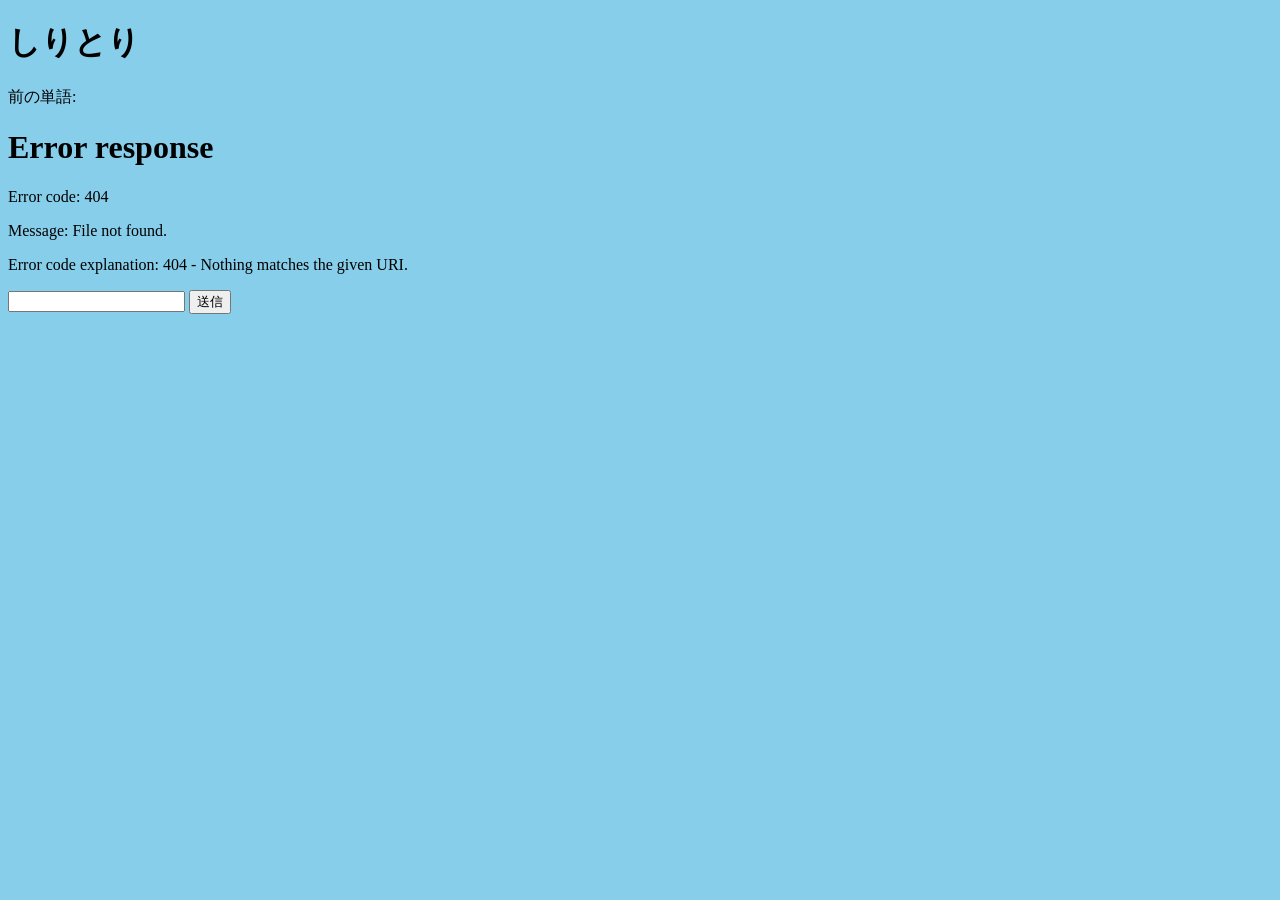
==== src/public/index.html @ 090fce9d "Initial" ====
<!DOCTYPE html>
<html lang="ja">

<head>
  <!-- headタグの中にはメタデータ等を記載する -->
  <meta charset="UTF-8">
  <meta name="viewport" content="width=device-width, initial-scale=1.0">
  <title>Document</title>
  <link rel="stylesheet" href="styles.css">
</head>

<body>
  <!-- bodyタグの中には実際に表示するものなどを書く -->
  <h1>しりとり</h1>
  <!-- 現在の単語を表示する場所 -->
  <p id="previousWord"></p>
  <!-- 次の文字を入力するフォーム -->
  <input id="nextWordInput" type="text" />
  <button id="nextWordSendButton">送信</button>

  <!-- JavaScriptを実行 -->
  <script type="module" src="main.js">
   
  </script>
</body>

</html>
---- src/public/styles.css ----
body {
    background: skyblue;
}
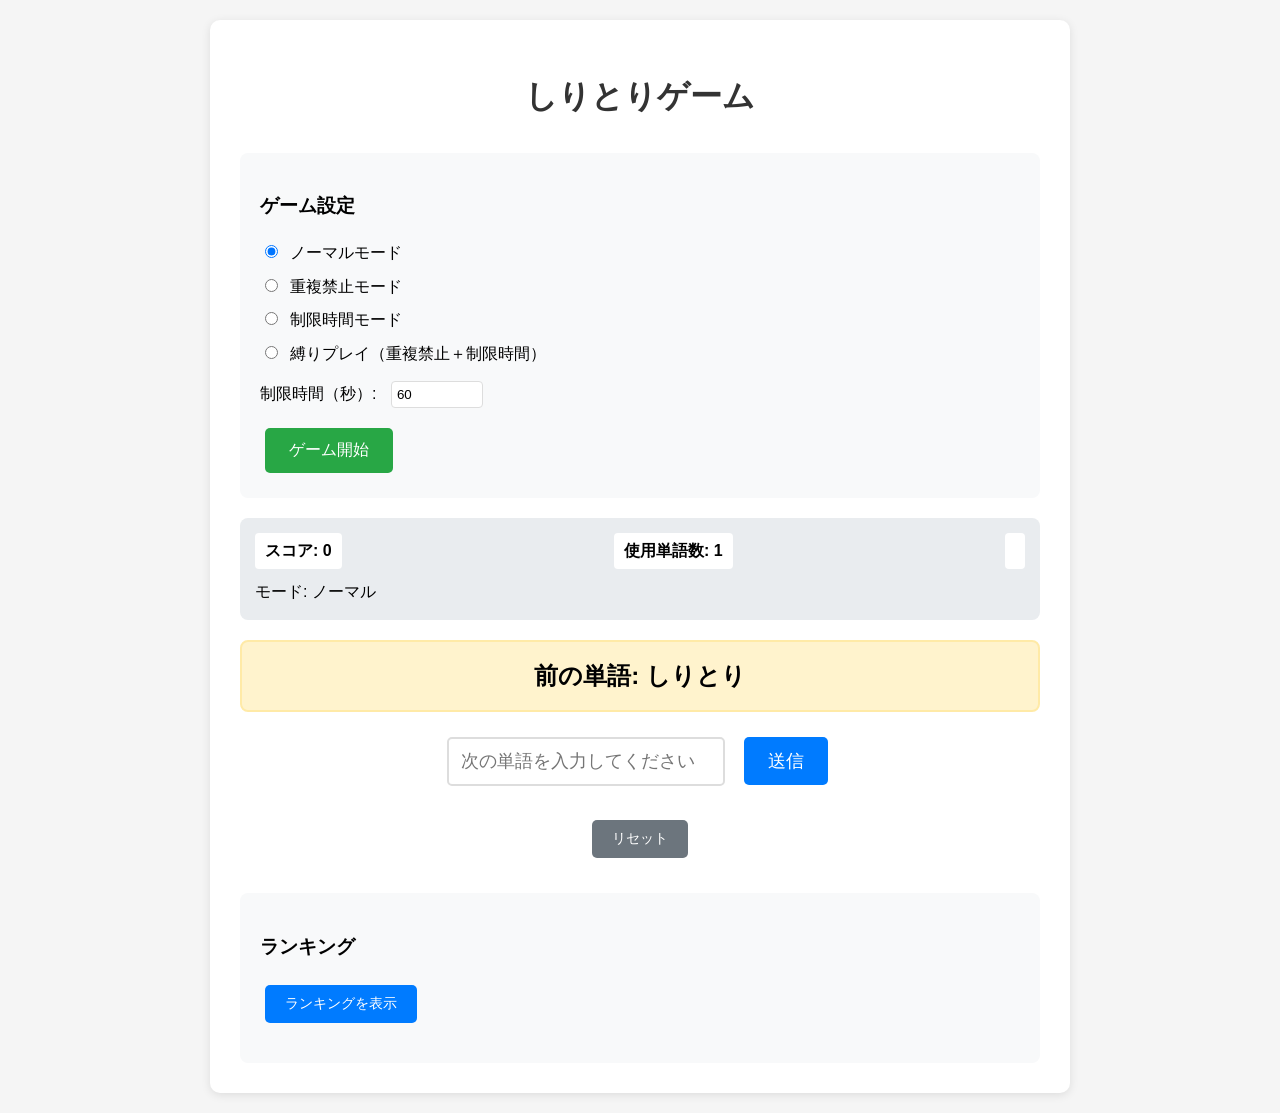
==== commit a28e8036: "とりあえず動くやつ" ====
--- a/src/public/index.html
+++ b/src/public/index.html
@@ -5,23 +5,85 @@
   <!-- headタグの中にはメタデータ等を記載する -->
   <meta charset="UTF-8">
   <meta name="viewport" content="width=device-width, initial-scale=1.0">
-  <title>Document</title>
+  <title>しりとりゲーム</title>
   <link rel="stylesheet" href="styles.css">
 </head>
 
 <body>
   <!-- bodyタグの中には実際に表示するものなどを書く -->
-  <h1>しりとり</h1>
-  <!-- 現在の単語を表示する場所 -->
-  <p id="previousWord"></p>
-  <!-- 次の文字を入力するフォーム -->
-  <input id="nextWordInput" type="text" />
-  <button id="nextWordSendButton">送信</button>
+  <div class="container">
+    <h1>しりとりゲーム</h1>
+    
+    <!-- ゲーム設定エリア -->
+    <div id="gameSettings" class="settings">
+      <h3>ゲーム設定</h3>
+      <div class="mode-selection">
+        <label>
+          <input type="radio" name="gameMode" value="normal" checked> ノーマルモード
+        </label>
+        <label>
+          <input type="radio" name="gameMode" value="no-duplicate"> 重複禁止モード
+        </label>
+        <label>
+          <input type="radio" name="gameMode" value="time-limit"> 制限時間モード
+        </label>
+        <label>
+          <input type="radio" name="gameMode" value="both"> 縛りプレイ（重複禁止＋制限時間）
+        </label>
+      </div>
+      <div class="time-setting">
+        <label for="timeLimit">制限時間（秒）:</label>
+        <input type="number" id="timeLimit" value="60" min="10" max="300">
+      </div>
+      <button id="startGameButton">ゲーム開始</button>
+    </div>
+
+    <!-- ゲーム情報表示エリア -->
+    <div id="gameInfo" class="game-info">
+      <div class="info-row">
+        <span id="score">スコア: 0</span>
+        <span id="usedWordsCount">使用単語数: 1</span>
+        <span id="timer"></span>
+      </div>
+      <div id="currentMode">モード: ノーマル</div>
+    </div>
+
+    <!-- ゲームプレイエリア -->
+    <div id="gameArea" class="game-area">
+      <!-- 現在の単語を表示する場所 -->
+      <p id="previousWord">前の単語: しりとり</p>
+      <!-- 次の文字を入力するフォーム -->
+      <div class="input-area">
+        <input id="nextWordInput" type="text" placeholder="次の単語を入力してください" />
+        <button id="nextWordSendButton">送信</button>
+      </div>
+      <button id="resetButton">リセット</button>
+    </div>
+
+    <!-- ランキング表示エリア -->
+    <div id="rankingArea" class="ranking">
+      <h3>ランキング</h3>
+      <button id="showRankingButton">ランキングを表示</button>
+      <div id="rankingList"></div>
+    </div>
+
+    <!-- ゲーム終了ダイアログ -->
+    <div id="gameOverDialog" class="dialog" style="display: none;">
+      <div class="dialog-content">
+        <h3>ゲーム終了</h3>
+        <p id="gameOverMessage"></p>
+        <p id="finalScoreDisplay"></p>
+        <input type="text" id="playerNameInput" placeholder="お名前を入力してください" maxlength="20">
+        <div class="dialog-buttons">
+          <button id="saveScoreButton">スコアを保存</button>
+          <button id="newGameButton">新しいゲーム</button>
+        </div>
+      </div>
+    </div>
+  </div>
 
   <!-- JavaScriptを実行 -->
-  <script type="module" src="main.js">
-   
-  </script>
+  <script type="module" src="main.js"></script>
 </body>
 
 </html>
--- a/src/public/styles.css
+++ b/src/public/styles.css
@@ -1,3 +1,283 @@
+/* 基本スタイル */
 body {
-    background: skyblue;
+    font-family: 'Hiragino Sans', 'ヒラギノ角ゴシック', 'Yu Gothic', '游ゴシック', sans-serif;
+    line-height: 1.6;
+    margin: 0;
+    padding: 20px;
+    background-color: #f5f5f5;
+}
+
+.container {
+    max-width: 800px;
+    margin: 0 auto;
+    background: white;
+    padding: 30px;
+    border-radius: 10px;
+    box-shadow: 0 2px 10px rgba(0,0,0,0.1);
+}
+
+h1 {
+    text-align: center;
+    color: #333;
+    margin-bottom: 30px;
+}
+
+/* ゲーム設定エリア */
+.settings {
+    background: #f8f9fa;
+    padding: 20px;
+    border-radius: 8px;
+    margin-bottom: 20px;
+}
+
+.mode-selection {
+    margin: 15px 0;
+}
+
+.mode-selection label {
+    display: block;
+    margin: 8px 0;
+    cursor: pointer;
+}
+
+.mode-selection input[type="radio"] {
+    margin-right: 8px;
+}
+
+.time-setting {
+    margin: 15px 0;
+}
+
+.time-setting label {
+    display: inline-block;
+    margin-right: 10px;
+}
+
+.time-setting input {
+    width: 80px;
+    padding: 5px;
+    border: 1px solid #ddd;
+    border-radius: 4px;
+}
+
+/* ボタンスタイル */
+button {
+    background: #007bff;
+    color: white;
+    border: none;
+    padding: 10px 20px;
+    border-radius: 5px;
+    cursor: pointer;
+    font-size: 14px;
+    margin: 5px;
+    transition: background-color 0.3s;
+}
+
+button:hover {
+    background: #0056b3;
+}
+
+button:disabled {
+    background: #6c757d;
+    cursor: not-allowed;
+}
+
+#startGameButton {
+    background: #28a745;
+    font-size: 16px;
+    padding: 12px 24px;
+}
+
+#startGameButton:hover {
+    background: #1e7e34;
+}
+
+/* ゲーム情報表示 */
+.game-info {
+    background: #e9ecef;
+    padding: 15px;
+    border-radius: 8px;
+    margin-bottom: 20px;
+}
+
+.info-row {
+    display: flex;
+    justify-content: space-between;
+    margin-bottom: 10px;
+}
+
+.info-row span {
+    font-weight: bold;
+    padding: 5px 10px;
+    background: white;
+    border-radius: 4px;
+}
+
+#timer {
+    color: #dc3545;
+}
+
+/* ゲームプレイエリア */
+.game-area {
+    text-align: center;
+    margin-bottom: 30px;
+}
+
+#previousWord {
+    font-size: 24px;
+    font-weight: bold;
+    margin: 20px 0;
+    padding: 15px;
+    background: #fff3cd;
+    border: 2px solid #ffeaa7;
+    border-radius: 8px;
+}
+
+.input-area {
+    margin: 20px 0;
+}
+
+#nextWordInput {
+    padding: 12px;
+    font-size: 18px;
+    border: 2px solid #ddd;
+    border-radius: 5px;
+    width: 250px;
+    margin-right: 10px;
+}
+
+#nextWordInput:focus {
+    outline: none;
+    border-color: #007bff;
+}
+
+#nextWordSendButton {
+    background: #007bff;
+    font-size: 18px;
+    padding: 12px 24px;
+}
+
+#resetButton {
+    background: #6c757d;
+    margin-top: 10px;
+}
+
+/* ランキングエリア */
+.ranking {
+    background: #f8f9fa;
+    padding: 20px;
+    border-radius: 8px;
+}
+
+#rankingList {
+    margin-top: 15px;
+}
+
+.ranking-item {
+    display: flex;
+    justify-content: space-between;
+    align-items: center;
+    padding: 10px;
+    margin: 5px 0;
+    background: white;
+    border-radius: 5px;
+    box-shadow: 0 1px 3px rgba(0,0,0,0.1);
+}
+
+.ranking-rank {
+    font-weight: bold;
+    font-size: 18px;
+    color: #007bff;
+    min-width: 30px;
+}
+
+.ranking-name {
+    flex-grow: 1;
+    margin-left: 15px;
+    font-weight: bold;
+}
+
+.ranking-details {
+    font-size: 14px;
+    color: #666;
+    text-align: right;
+}
+
+/* ダイアログ */
+.dialog {
+    position: fixed;
+    top: 0;
+    left: 0;
+    width: 100%;
+    height: 100%;
+    background: rgba(0,0,0,0.5);
+    display: flex;
+    justify-content: center;
+    align-items: center;
+    z-index: 1000;
+}
+
+.dialog-content {
+    background: white;
+    padding: 30px;
+    border-radius: 10px;
+    max-width: 400px;
+    width: 90%;
+    text-align: center;
+}
+
+.dialog-content h3 {
+    margin-top: 0;
+    color: #333;
+}
+
+#playerNameInput {
+    width: 100%;
+    padding: 10px;
+    margin: 15px 0;
+    border: 1px solid #ddd;
+    border-radius: 5px;
+    font-size: 16px;
+}
+
+.dialog-buttons {
+    margin-top: 20px;
+}
+
+.dialog-buttons button {
+    margin: 0 10px;
+}
+
+/* レスポンシブ対応 */
+@media (max-width: 600px) {
+    .container {
+        padding: 15px;
+    }
+    
+    .info-row {
+        flex-direction: column;
+        gap: 10px;
+    }
+    
+    .input-area {
+        display: flex;
+        flex-direction: column;
+        gap: 10px;
+        align-items: center;
+    }
+    
+    #nextWordInput {
+        width: 100%;
+        max-width: 300px;
+        margin-right: 0;
+    }
+    
+    .ranking-item {
+        flex-direction: column;
+        text-align: center;
+    }
+    
+    .ranking-name {
+        margin: 5px 0;
+    }
 }
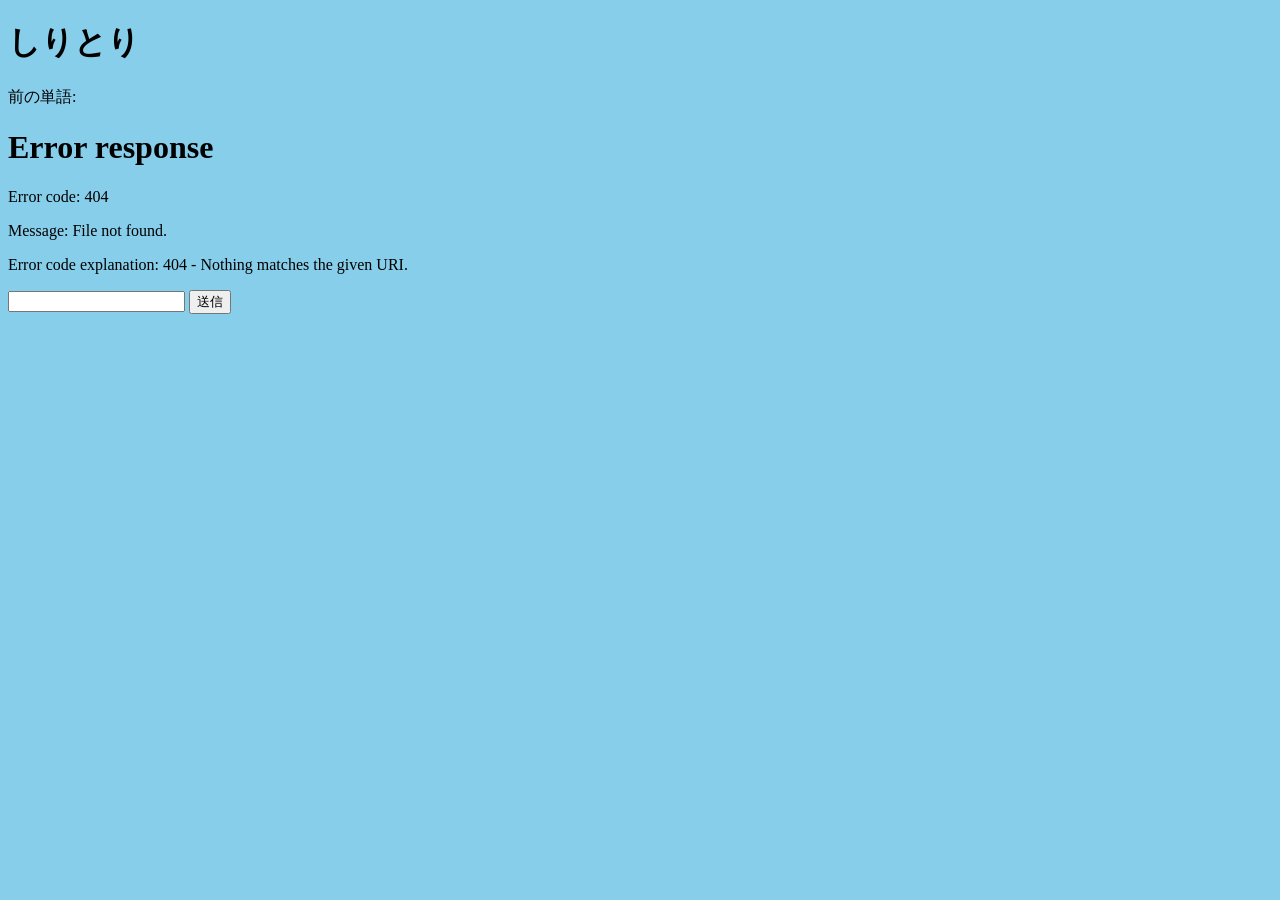
==== commit f7a540fe: "Revert "とりあえず動くやつ" This reverts commit a28e80364ba935492ba101645b8a7db0f7cbb710." ====
--- a/src/public/index.html
+++ b/src/public/index.html
@@ -5,85 +5,23 @@
   <!-- headタグの中にはメタデータ等を記載する -->
   <meta charset="UTF-8">
   <meta name="viewport" content="width=device-width, initial-scale=1.0">
-  <title>しりとりゲーム</title>
+  <title>Document</title>
   <link rel="stylesheet" href="styles.css">
 </head>
 
 <body>
   <!-- bodyタグの中には実際に表示するものなどを書く -->
-  <div class="container">
-    <h1>しりとりゲーム</h1>
-    
-    <!-- ゲーム設定エリア -->
-    <div id="gameSettings" class="settings">
-      <h3>ゲーム設定</h3>
-      <div class="mode-selection">
-        <label>
-          <input type="radio" name="gameMode" value="normal" checked> ノーマルモード
-        </label>
-        <label>
-          <input type="radio" name="gameMode" value="no-duplicate"> 重複禁止モード
-        </label>
-        <label>
-          <input type="radio" name="gameMode" value="time-limit"> 制限時間モード
-        </label>
-        <label>
-          <input type="radio" name="gameMode" value="both"> 縛りプレイ（重複禁止＋制限時間）
-        </label>
-      </div>
-      <div class="time-setting">
-        <label for="timeLimit">制限時間（秒）:</label>
-        <input type="number" id="timeLimit" value="60" min="10" max="300">
-      </div>
-      <button id="startGameButton">ゲーム開始</button>
-    </div>
-
-    <!-- ゲーム情報表示エリア -->
-    <div id="gameInfo" class="game-info">
-      <div class="info-row">
-        <span id="score">スコア: 0</span>
-        <span id="usedWordsCount">使用単語数: 1</span>
-        <span id="timer"></span>
-      </div>
-      <div id="currentMode">モード: ノーマル</div>
-    </div>
-
-    <!-- ゲームプレイエリア -->
-    <div id="gameArea" class="game-area">
-      <!-- 現在の単語を表示する場所 -->
-      <p id="previousWord">前の単語: しりとり</p>
-      <!-- 次の文字を入力するフォーム -->
-      <div class="input-area">
-        <input id="nextWordInput" type="text" placeholder="次の単語を入力してください" />
-        <button id="nextWordSendButton">送信</button>
-      </div>
-      <button id="resetButton">リセット</button>
-    </div>
-
-    <!-- ランキング表示エリア -->
-    <div id="rankingArea" class="ranking">
-      <h3>ランキング</h3>
-      <button id="showRankingButton">ランキングを表示</button>
-      <div id="rankingList"></div>
-    </div>
-
-    <!-- ゲーム終了ダイアログ -->
-    <div id="gameOverDialog" class="dialog" style="display: none;">
-      <div class="dialog-content">
-        <h3>ゲーム終了</h3>
-        <p id="gameOverMessage"></p>
-        <p id="finalScoreDisplay"></p>
-        <input type="text" id="playerNameInput" placeholder="お名前を入力してください" maxlength="20">
-        <div class="dialog-buttons">
-          <button id="saveScoreButton">スコアを保存</button>
-          <button id="newGameButton">新しいゲーム</button>
-        </div>
-      </div>
-    </div>
-  </div>
+  <h1>しりとり</h1>
+  <!-- 現在の単語を表示する場所 -->
+  <p id="previousWord"></p>
+  <!-- 次の文字を入力するフォーム -->
+  <input id="nextWordInput" type="text" />
+  <button id="nextWordSendButton">送信</button>
 
   <!-- JavaScriptを実行 -->
-  <script type="module" src="main.js"></script>
+  <script type="module" src="main.js">
+   
+  </script>
 </body>
 
 </html>
--- a/src/public/styles.css
+++ b/src/public/styles.css
@@ -1,283 +1,3 @@
-/* 基本スタイル */
 body {
-    font-family: 'Hiragino Sans', 'ヒラギノ角ゴシック', 'Yu Gothic', '游ゴシック', sans-serif;
-    line-height: 1.6;
-    margin: 0;
-    padding: 20px;
-    background-color: #f5f5f5;
-}
-
-.container {
-    max-width: 800px;
-    margin: 0 auto;
-    background: white;
-    padding: 30px;
-    border-radius: 10px;
-    box-shadow: 0 2px 10px rgba(0,0,0,0.1);
-}
-
-h1 {
-    text-align: center;
-    color: #333;
-    margin-bottom: 30px;
-}
-
-/* ゲーム設定エリア */
-.settings {
-    background: #f8f9fa;
-    padding: 20px;
-    border-radius: 8px;
-    margin-bottom: 20px;
-}
-
-.mode-selection {
-    margin: 15px 0;
-}
-
-.mode-selection label {
-    display: block;
-    margin: 8px 0;
-    cursor: pointer;
-}
-
-.mode-selection input[type="radio"] {
-    margin-right: 8px;
-}
-
-.time-setting {
-    margin: 15px 0;
-}
-
-.time-setting label {
-    display: inline-block;
-    margin-right: 10px;
-}
-
-.time-setting input {
-    width: 80px;
-    padding: 5px;
-    border: 1px solid #ddd;
-    border-radius: 4px;
-}
-
-/* ボタンスタイル */
-button {
-    background: #007bff;
-    color: white;
-    border: none;
-    padding: 10px 20px;
-    border-radius: 5px;
-    cursor: pointer;
-    font-size: 14px;
-    margin: 5px;
-    transition: background-color 0.3s;
-}
-
-button:hover {
-    background: #0056b3;
-}
-
-button:disabled {
-    background: #6c757d;
-    cursor: not-allowed;
-}
-
-#startGameButton {
-    background: #28a745;
-    font-size: 16px;
-    padding: 12px 24px;
-}
-
-#startGameButton:hover {
-    background: #1e7e34;
-}
-
-/* ゲーム情報表示 */
-.game-info {
-    background: #e9ecef;
-    padding: 15px;
-    border-radius: 8px;
-    margin-bottom: 20px;
-}
-
-.info-row {
-    display: flex;
-    justify-content: space-between;
-    margin-bottom: 10px;
-}
-
-.info-row span {
-    font-weight: bold;
-    padding: 5px 10px;
-    background: white;
-    border-radius: 4px;
-}
-
-#timer {
-    color: #dc3545;
-}
-
-/* ゲームプレイエリア */
-.game-area {
-    text-align: center;
-    margin-bottom: 30px;
-}
-
-#previousWord {
-    font-size: 24px;
-    font-weight: bold;
-    margin: 20px 0;
-    padding: 15px;
-    background: #fff3cd;
-    border: 2px solid #ffeaa7;
-    border-radius: 8px;
-}
-
-.input-area {
-    margin: 20px 0;
-}
-
-#nextWordInput {
-    padding: 12px;
-    font-size: 18px;
-    border: 2px solid #ddd;
-    border-radius: 5px;
-    width: 250px;
-    margin-right: 10px;
-}
-
-#nextWordInput:focus {
-    outline: none;
-    border-color: #007bff;
-}
-
-#nextWordSendButton {
-    background: #007bff;
-    font-size: 18px;
-    padding: 12px 24px;
-}
-
-#resetButton {
-    background: #6c757d;
-    margin-top: 10px;
-}
-
-/* ランキングエリア */
-.ranking {
-    background: #f8f9fa;
-    padding: 20px;
-    border-radius: 8px;
-}
-
-#rankingList {
-    margin-top: 15px;
-}
-
-.ranking-item {
-    display: flex;
-    justify-content: space-between;
-    align-items: center;
-    padding: 10px;
-    margin: 5px 0;
-    background: white;
-    border-radius: 5px;
-    box-shadow: 0 1px 3px rgba(0,0,0,0.1);
-}
-
-.ranking-rank {
-    font-weight: bold;
-    font-size: 18px;
-    color: #007bff;
-    min-width: 30px;
-}
-
-.ranking-name {
-    flex-grow: 1;
-    margin-left: 15px;
-    font-weight: bold;
-}
-
-.ranking-details {
-    font-size: 14px;
-    color: #666;
-    text-align: right;
-}
-
-/* ダイアログ */
-.dialog {
-    position: fixed;
-    top: 0;
-    left: 0;
-    width: 100%;
-    height: 100%;
-    background: rgba(0,0,0,0.5);
-    display: flex;
-    justify-content: center;
-    align-items: center;
-    z-index: 1000;
-}
-
-.dialog-content {
-    background: white;
-    padding: 30px;
-    border-radius: 10px;
-    max-width: 400px;
-    width: 90%;
-    text-align: center;
-}
-
-.dialog-content h3 {
-    margin-top: 0;
-    color: #333;
-}
-
-#playerNameInput {
-    width: 100%;
-    padding: 10px;
-    margin: 15px 0;
-    border: 1px solid #ddd;
-    border-radius: 5px;
-    font-size: 16px;
-}
-
-.dialog-buttons {
-    margin-top: 20px;
-}
-
-.dialog-buttons button {
-    margin: 0 10px;
-}
-
-/* レスポンシブ対応 */
-@media (max-width: 600px) {
-    .container {
-        padding: 15px;
-    }
-    
-    .info-row {
-        flex-direction: column;
-        gap: 10px;
-    }
-    
-    .input-area {
-        display: flex;
-        flex-direction: column;
-        gap: 10px;
-        align-items: center;
-    }
-    
-    #nextWordInput {
-        width: 100%;
-        max-width: 300px;
-        margin-right: 0;
-    }
-    
-    .ranking-item {
-        flex-direction: column;
-        text-align: center;
-    }
-    
-    .ranking-name {
-        margin: 5px 0;
-    }
+    background: skyblue;
 }
